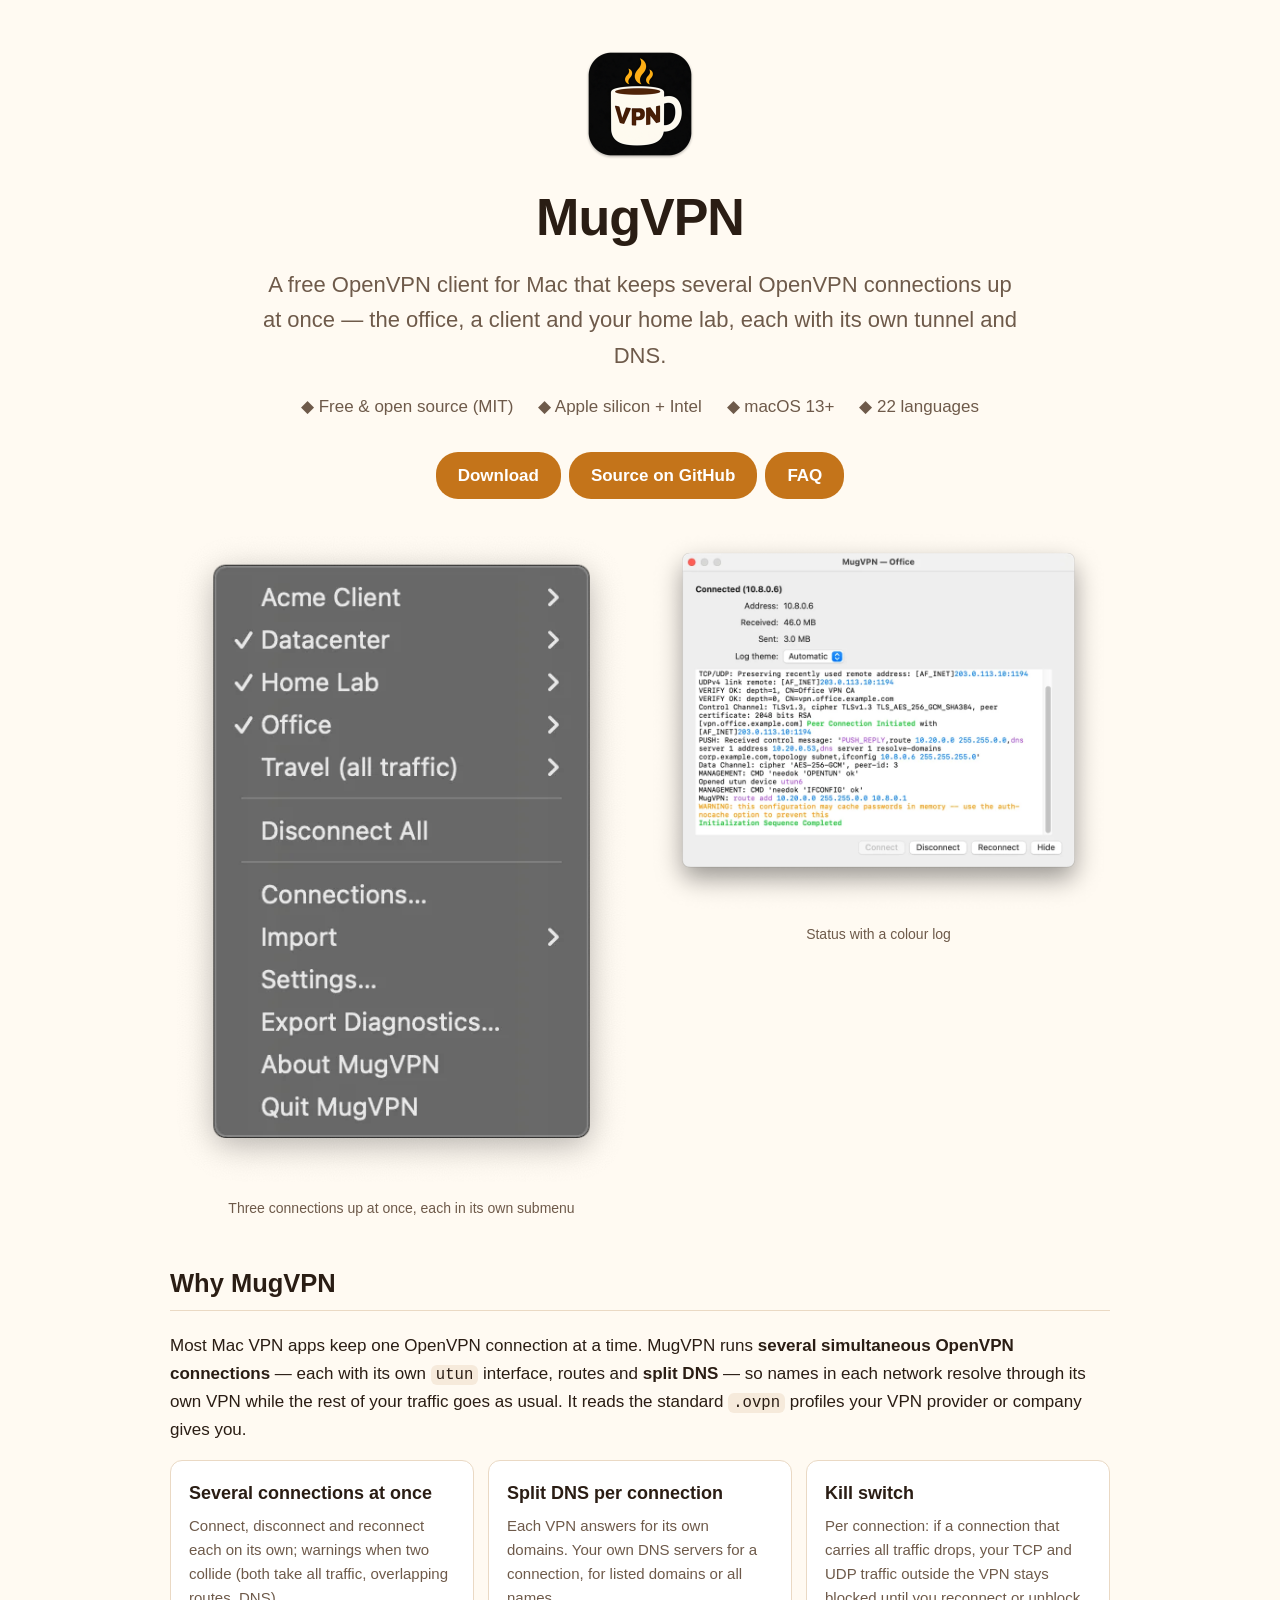
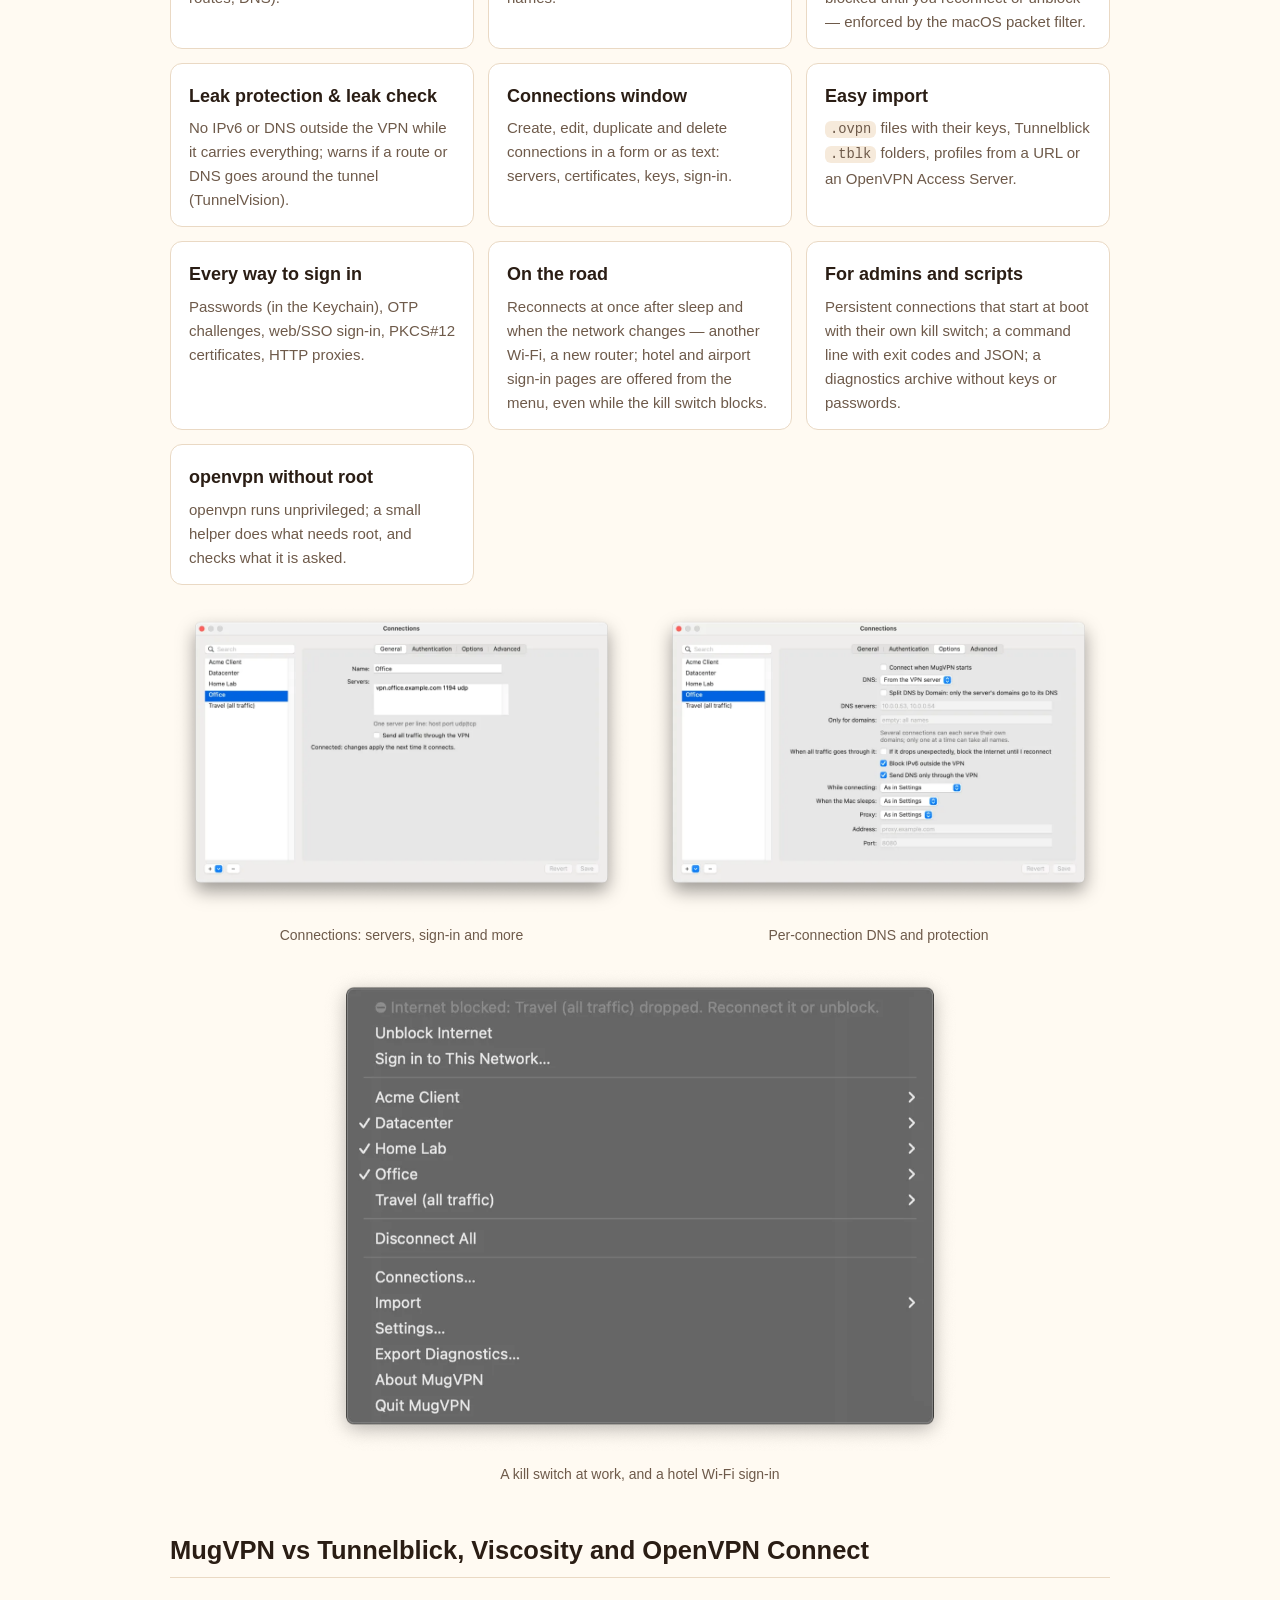
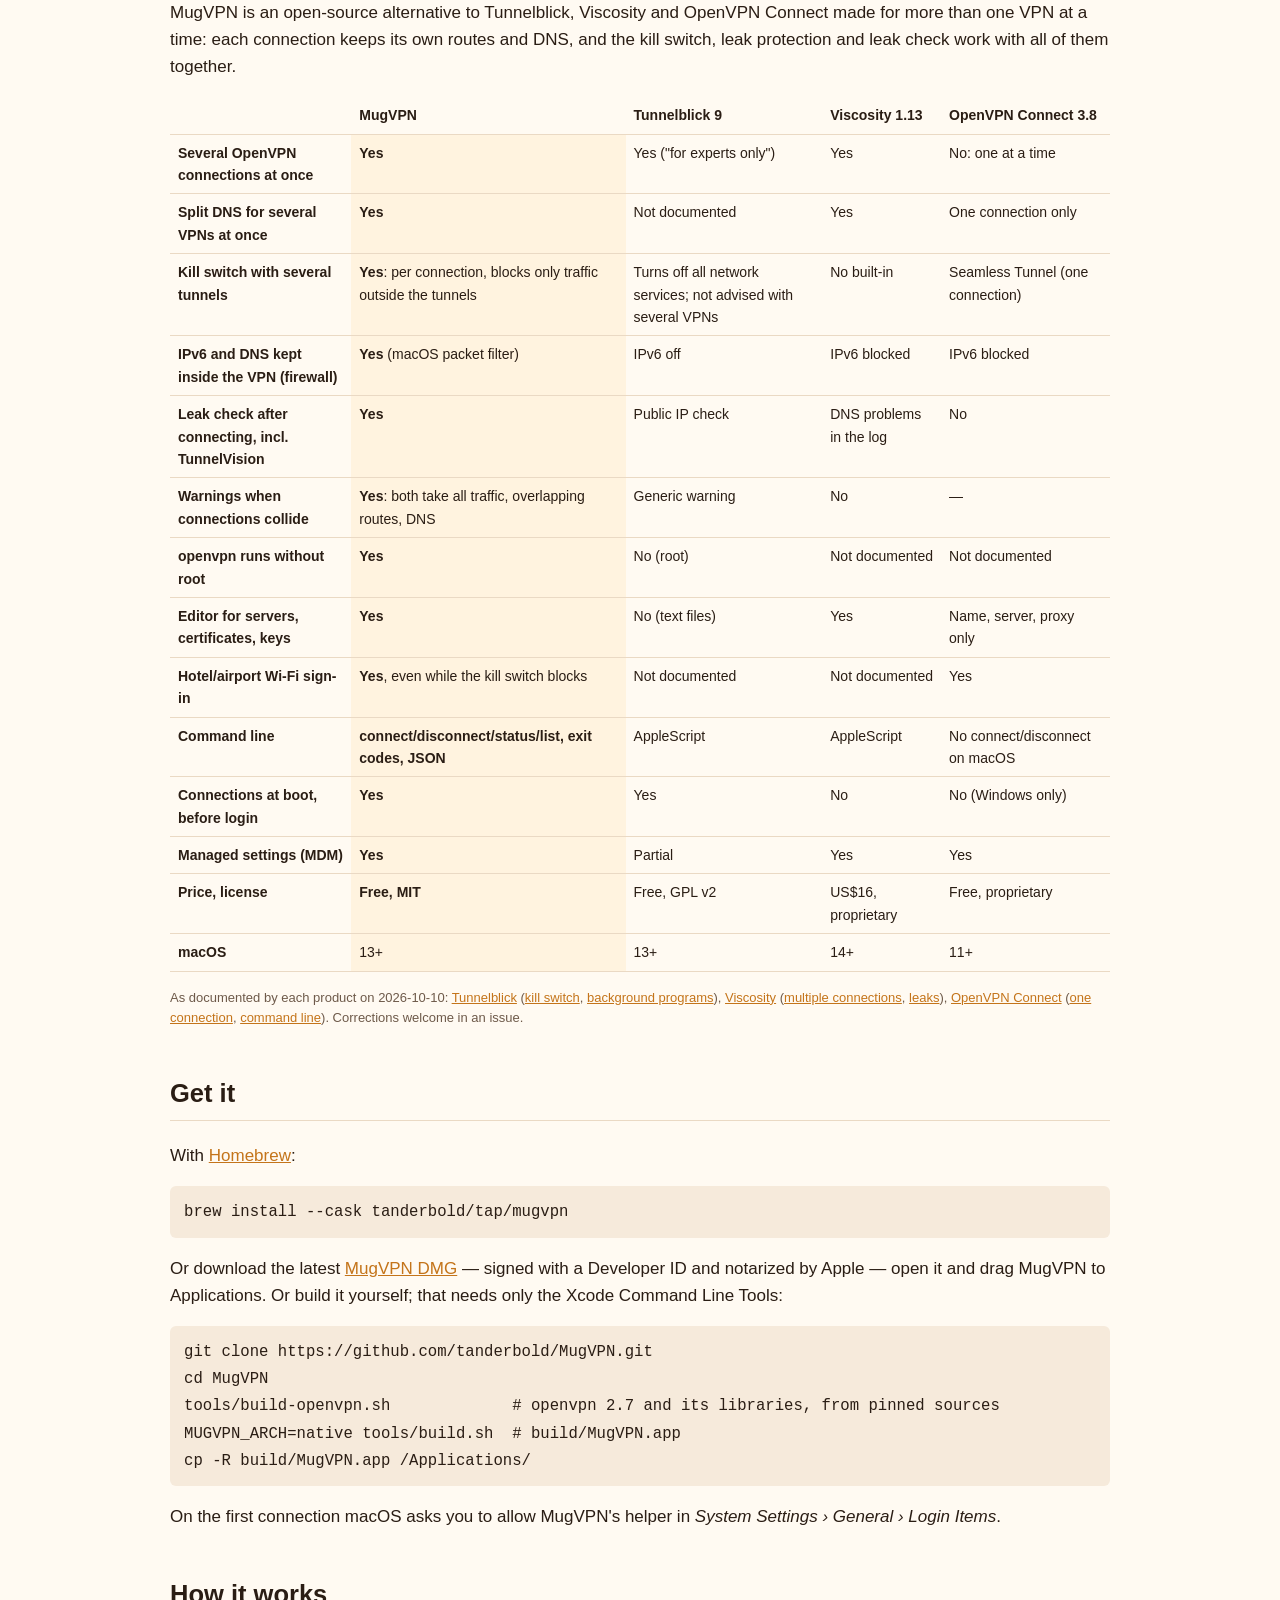
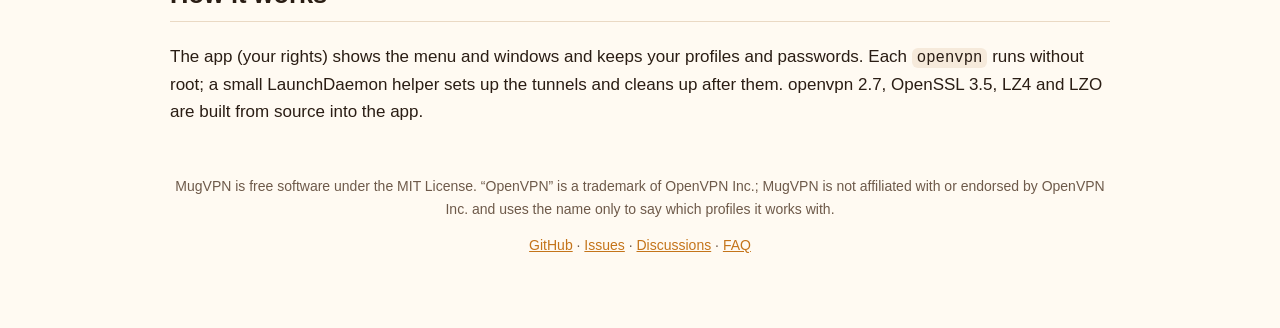
==== docs/index.html @ 8d248c76 "Version 0.2.4 Clicking the menu bar icon brings MugVPN's windows forward, a waiting password prompt " ====
<!doctype html>
<html lang="en">
<head>
<meta charset="utf-8">
<meta name="viewport" content="width=device-width, initial-scale=1">
<title>MugVPN — several OpenVPN connections at once on macOS</title>
<meta name="description" content="MugVPN is a free, open-source macOS menu-bar client for OpenVPN profiles that keeps several VPN connections up at the same time, each with its own split DNS. Kill switch, leak protection, Tunnelblick import. Apple silicon and Intel.">
<meta name="keywords" content="OpenVPN client for Mac, multiple VPN connections macOS, simultaneous VPN connections Mac, split DNS VPN macOS, Tunnelblick alternative, Viscosity alternative, OpenVPN Connect alternative, ovpn Mac, VPN kill switch Mac, open source VPN client macOS">
<meta name="robots" content="index, follow, max-image-preview:large">
<meta name="theme-color" content="#17110d">
<meta property="og:type" content="website">
<meta property="og:site_name" content="MugVPN">
<meta property="og:title" content="MugVPN — several OpenVPN connections at once on macOS">
<meta property="og:description" content="A free, open-source macOS menu-bar client for OpenVPN profiles: several connections at once, split DNS per connection, kill switch, leak checks.">
<meta property="og:image" content="https://tanderbold.github.io/MugVPN/social-preview.png">
<meta property="og:image:width" content="1280">
<meta property="og:image:height" content="640">
<meta property="og:url" content="https://tanderbold.github.io/MugVPN/">
<meta name="twitter:card" content="summary_large_image">
<meta name="twitter:title" content="MugVPN — several OpenVPN connections at once on macOS">
<meta name="twitter:description" content="Free, open-source macOS menu-bar client for OpenVPN profiles. Several connections at once, split DNS, kill switch.">
<meta name="twitter:image" content="https://tanderbold.github.io/MugVPN/social-preview.png">
<meta property="og:image:alt" content="MugVPN — several OpenVPN connections at once on macOS">
<meta name="twitter:image:alt" content="MugVPN — several OpenVPN connections at once on macOS">
<link rel="icon" type="image/png" sizes="32x32" href="favicon-32.png">
<link rel="apple-touch-icon" sizes="180x180" href="apple-touch-icon.png">
<link rel="canonical" href="https://tanderbold.github.io/MugVPN/">
<link rel="alternate" type="text/plain" title="LLM summary" href="llms.txt">
<script type="application/ld+json">
{
  "@context": "https://schema.org",
  "@type": "SoftwareApplication",
  "name": "MugVPN",
  "alternateName": "MugVPN for Mac",
  "operatingSystem": "macOS 13 or later",
  "applicationCategory": "UtilitiesApplication",
  "applicationSubCategory": "VPN client",
  "description": "A free, open-source macOS menu-bar client for OpenVPN profiles that keeps several VPN connections up at the same time, each with its own routes and split DNS. Kill switch, leak protection and leak checks, Tunnelblick and Access Server import, 22 languages.",
  "featureList": [
    "Several OpenVPN connections at the same time",
    "Split DNS per connection",
    "Kill switch and leak protection (IPv6, DNS) with the macOS packet filter",
    "Leak check after connecting (default route, rogue routes, DNS)",
    "Create and edit connections in a window, or as text",
    "Import .ovpn, Tunnelblick .tblk, URL and OpenVPN Access Server profiles",
    "openvpn runs without root",
    "Passwords in the macOS Keychain",
    "Persistent connections at boot",
    "Captive portal (hotel, airport Wi-Fi) sign-in",
    "Command line with exit codes and JSON",
    "Diagnostics archive without keys or passwords"
  ],
  "offers": { "@type": "Offer", "price": "0", "priceCurrency": "USD" },
  "softwareVersion": "0.2.4",
  "downloadUrl": "https://github.com/tanderbold/MugVPN/releases/latest",
  "installUrl": "https://github.com/tanderbold/MugVPN/releases/latest",
  "author": {"@type": "Person", "name": "tanderbold", "url": "https://github.com/tanderbold"},
  "isAccessibleForFree": true,
  "license": "https://opensource.org/licenses/MIT",
  "url": "https://tanderbold.github.io/MugVPN/",
  "codeRepository": "https://github.com/tanderbold/MugVPN",
  "programmingLanguage": "Swift",
  "image": "https://tanderbold.github.io/MugVPN/social-preview.png",
  "screenshot": [
    "https://tanderbold.github.io/MugVPN/screenshots/menu.png",
    "https://tanderbold.github.io/MugVPN/screenshots/status.png",
    "https://tanderbold.github.io/MugVPN/screenshots/connections-general.png",
    "https://tanderbold.github.io/MugVPN/screenshots/connections-options.png",
    "https://tanderbold.github.io/MugVPN/screenshots/connections-auth.png",
    "https://tanderbold.github.io/MugVPN/screenshots/status-dark.png",
    "https://tanderbold.github.io/MugVPN/screenshots/menu-protection.png"
  ],
  "sameAs": ["https://github.com/tanderbold/MugVPN"]
}
</script>
<link rel="stylesheet" href="style.css">
</head>
<body>
<main>
  <img class="appicon" src="icon-256.png" alt="MugVPN app icon: a steaming mug with VPN written on it" width="128" height="128">
  <h1>MugVPN</h1>
  <p class="tagline">A free OpenVPN client for Mac that keeps several OpenVPN connections up at once — the office, a client and your home lab, each with its own tunnel and DNS.</p>
  <p class="badges">
    <span>◆ Free &amp; open source (MIT)</span>
    <span>◆ Apple silicon + Intel</span>
    <span>◆ macOS 13+</span>
    <span>◆ 22 languages</span>
  </p>
  <p class="cta"><a href="https://github.com/tanderbold/MugVPN/releases/latest">Download</a><a href="https://github.com/tanderbold/MugVPN">Source on GitHub</a><a href="faq.html">FAQ</a></p>

  <div class="shots">
    <figure><picture><source srcset="screenshots/web/menu.webp" type="image/webp"><img src="screenshots/menu.png" alt="The MugVPN menu with three VPN connections up at once" width="480" height="684"></picture><figcaption>Three connections up at once, each in its own submenu</figcaption></figure>
    <figure><picture><source srcset="screenshots/web/status.webp" type="image/webp"><img src="screenshots/status.png" alt="Status window with address, traffic and a coloured openvpn log" width="1000" height="832"></picture><figcaption>Status with a colour log</figcaption></figure>
  </div>

  <h2>Why MugVPN</h2>
  <p>Most Mac VPN apps keep one OpenVPN connection at a time. MugVPN runs <strong>several simultaneous OpenVPN connections</strong> — each with its own <code>utun</code> interface, routes and <strong>split DNS</strong> — so names in each network resolve through its own VPN while the rest of your traffic goes as usual. It reads the standard <code>.ovpn</code> profiles your VPN provider or company gives you.</p>

  <div class="grid">
    <div class="card"><h3>Several connections at once</h3><p>Connect, disconnect and reconnect each on its own; warnings when two collide (both take all traffic, overlapping routes, DNS).</p></div>
    <div class="card"><h3>Split DNS per connection</h3><p>Each VPN answers for its own domains. Your own DNS servers for a connection, for listed domains or all names.</p></div>
    <div class="card"><h3>Kill switch</h3><p>Per connection: if a connection that carries all traffic drops, your TCP and UDP traffic outside the VPN stays blocked until you reconnect or unblock — enforced by the macOS packet filter.</p></div>
    <div class="card"><h3>Leak protection &amp; leak check</h3><p>No IPv6 or DNS outside the VPN while it carries everything; warns if a route or DNS goes around the tunnel (TunnelVision).</p></div>
    <div class="card"><h3>Connections window</h3><p>Create, edit, duplicate and delete connections in a form or as text: servers, certificates, keys, sign-in.</p></div>
    <div class="card"><h3>Easy import</h3><p><code>.ovpn</code> files with their keys, Tunnelblick <code>.tblk</code> folders, profiles from a URL or an OpenVPN Access Server.</p></div>
    <div class="card"><h3>Every way to sign in</h3><p>Passwords (in the Keychain), OTP challenges, web/SSO sign-in, PKCS#12 certificates, HTTP proxies.</p></div>
    <div class="card"><h3>On the road</h3><p>Reconnects at once after sleep and when the network changes — another Wi-Fi, a new router; hotel and airport sign-in pages are offered from the menu, even while the kill switch blocks.</p></div>
    <div class="card"><h3>For admins and scripts</h3><p>Persistent connections that start at boot with their own kill switch; a command line with exit codes and JSON; a diagnostics archive without keys or passwords.</p></div>
    <div class="card"><h3>openvpn without root</h3><p>openvpn runs unprivileged; a small helper does what needs root, and checks what it is asked.</p></div>
  </div>

  <div class="shots">
    <figure><picture><source srcset="screenshots/web/connections-general.webp" type="image/webp"><img src="screenshots/connections-general.png" alt="The Connections window, General tab" width="1000" height="671" loading="lazy"></picture><figcaption>Connections: servers, sign-in and more</figcaption></figure>
    <figure><picture><source srcset="screenshots/web/connections-options.webp" type="image/webp"><img src="screenshots/connections-options.png" alt="Options tab with DNS mode, split DNS, kill switch and leak protection" width="1000" height="671" loading="lazy"></picture><figcaption>Per-connection DNS and protection</figcaption></figure>
  </div>
  <div class="shots">
    <figure class="single"><picture><source srcset="screenshots/web/menu-protection.webp" type="image/webp"><img src="screenshots/menu-protection.png" alt="The menu after a kill switch fired: Internet blocked, Unblock Internet, Sign in to This Network" width="1000" height="764" loading="lazy"></picture><figcaption>A kill switch at work, and a hotel Wi-Fi sign-in</figcaption></figure>
  </div>

  <h2 id="compare">MugVPN vs Tunnelblick, Viscosity and OpenVPN Connect</h2>
  <p>MugVPN is an open-source alternative to Tunnelblick, Viscosity and OpenVPN Connect made for more than one VPN at a time: each connection keeps its own routes and DNS, and the kill switch, leak protection and leak check work with all of them together.</p>
  <div class="compare"><table>
<tr><th></th><th>MugVPN</th><th>Tunnelblick 9</th><th>Viscosity 1.13</th><th>OpenVPN Connect 3.8</th></tr>
<tr><th scope="row">Several OpenVPN connections at once</th><td><strong>Yes</strong></td><td>Yes ("for experts only")</td><td>Yes</td><td>No: one at a time</td></tr>
<tr><th scope="row">Split DNS for several VPNs at once</th><td><strong>Yes</strong></td><td>Not documented</td><td>Yes</td><td>One connection only</td></tr>
<tr><th scope="row">Kill switch with several tunnels</th><td><strong>Yes</strong>: per connection, blocks only traffic outside the tunnels</td><td>Turns off all network services; not advised with several VPNs</td><td>No built-in</td><td>Seamless Tunnel (one connection)</td></tr>
<tr><th scope="row">IPv6 and DNS kept inside the VPN (firewall)</th><td><strong>Yes</strong> (macOS packet filter)</td><td>IPv6 off</td><td>IPv6 blocked</td><td>IPv6 blocked</td></tr>
<tr><th scope="row">Leak check after connecting, incl. TunnelVision</th><td><strong>Yes</strong></td><td>Public IP check</td><td>DNS problems in the log</td><td>No</td></tr>
<tr><th scope="row">Warnings when connections collide</th><td><strong>Yes</strong>: both take all traffic, overlapping routes, DNS</td><td>Generic warning</td><td>No</td><td>—</td></tr>
<tr><th scope="row">openvpn runs without root</th><td><strong>Yes</strong></td><td>No (root)</td><td>Not documented</td><td>Not documented</td></tr>
<tr><th scope="row">Editor for servers, certificates, keys</th><td><strong>Yes</strong></td><td>No (text files)</td><td>Yes</td><td>Name, server, proxy only</td></tr>
<tr><th scope="row">Hotel/airport Wi-Fi sign-in</th><td><strong>Yes</strong>, even while the kill switch blocks</td><td>Not documented</td><td>Not documented</td><td>Yes</td></tr>
<tr><th scope="row">Command line</th><td><strong>connect/disconnect/status/list, exit codes, JSON</strong></td><td>AppleScript</td><td>AppleScript</td><td>No connect/disconnect on macOS</td></tr>
<tr><th scope="row">Connections at boot, before login</th><td><strong>Yes</strong></td><td>Yes</td><td>No</td><td>No (Windows only)</td></tr>
<tr><th scope="row">Managed settings (MDM)</th><td><strong>Yes</strong></td><td>Partial</td><td>Yes</td><td>Yes</td></tr>
<tr><th scope="row">Price, license</th><td><strong>Free, MIT</strong></td><td>Free, GPL v2</td><td>US$16, proprietary</td><td>Free, proprietary</td></tr>
<tr><th scope="row">macOS</th><td>13+</td><td>13+</td><td>14+</td><td>11+</td></tr>
</table></div>
  <p class="sources">As documented by each product on 2026-10-10: <a href="https://tunnelblick.net/czUsing.html">Tunnelblick</a> (<a href="https://tunnelblick.net/cKillSwitch.html">kill switch</a>, <a href="https://tunnelblick.net/cBackgroundPrograms.html">background programs</a>), <a href="https://www.sparklabs.com/viscosity/">Viscosity</a> (<a href="https://www.sparklabs.com/support/kb/article/using-multiple-vpn-connections-simultaneously/">multiple connections</a>, <a href="https://www.sparklabs.com/support/kb/article/preventing-network-and-dns-traffic-leaks/">leaks</a>), <a href="https://openvpn.net/connect-docs/app-settings-macos.html">OpenVPN Connect</a> (<a href="https://openvpn.net/as-docs/faq-simultaneous-openvpn-server-connections.html">one connection</a>, <a href="https://openvpn.net/connect-docs/command-line-functionality-macos.html">command line</a>). Corrections welcome in an issue.</p>

  <h2 id="build">Get it</h2>
  <p>With <a href="https://brew.sh">Homebrew</a>:</p>
  <pre><code>brew install --cask tanderbold/tap/mugvpn</code></pre>
  <p>Or download the latest <a href="https://github.com/tanderbold/MugVPN/releases/latest">MugVPN DMG</a> — signed with a Developer ID and notarized by Apple — open it and drag MugVPN to Applications. Or build it yourself; that needs only the Xcode Command Line Tools:</p>
  <pre><code>git clone https://github.com/tanderbold/MugVPN.git
cd MugVPN
tools/build-openvpn.sh             # openvpn 2.7 and its libraries, from pinned sources
MUGVPN_ARCH=native tools/build.sh  # build/MugVPN.app
cp -R build/MugVPN.app /Applications/</code></pre>
  <p>On the first connection macOS asks you to allow MugVPN's helper in <em>System Settings › General › Login Items</em>.</p>

  <h2>How it works</h2>
  <p>The app (your rights) shows the menu and windows and keeps your profiles and passwords. Each <code>openvpn</code> runs without root; a small LaunchDaemon helper sets up the tunnels and cleans up after them. openvpn 2.7, OpenSSL 3.5, LZ4 and LZO are built from source into the app.</p>

  <footer>
    <p>MugVPN is free software under the MIT License. “OpenVPN” is a trademark of OpenVPN Inc.; MugVPN is not affiliated with or endorsed by OpenVPN Inc. and uses the name only to say which profiles it works with.</p>
    <p><a href="https://github.com/tanderbold/MugVPN">GitHub</a> · <a href="https://github.com/tanderbold/MugVPN/issues">Issues</a> · <a href="https://github.com/tanderbold/MugVPN/discussions">Discussions</a> · <a href="faq.html">FAQ</a></p>
  </footer>
</main>
</body>
</html>
---- docs/style.css ----
:root { --bg: #fffaf2; --fg: #2a1d14; --muted: #6e5a4a; --accent: #c4741a; --card: #ffffff; --line: #ead9c4; --code: #f6eadb; }
@media (prefers-color-scheme: dark) {
  :root { --bg: #17110d; --fg: #f7efe3; --muted: #bba792; --accent: #f6a623; --card: #211812; --line: #3a2b20; --code: #2b2018; }
}
* { box-sizing: border-box; }
body { margin: 0; background: var(--bg); color: var(--fg); font: 17px/1.6 -apple-system, BlinkMacSystemFont, "Segoe UI", Helvetica, Arial, sans-serif; }
main { max-width: 980px; margin: 0 auto; padding: 40px 20px 60px; }
a { color: var(--accent); }
.appicon { display: block; margin: 0 auto 8px; border-radius: 22%; }
h1 { text-align: center; font-size: 52px; margin: 8px 0 0; letter-spacing: -1px; }
.tagline { text-align: center; font-size: 22px; color: var(--muted); max-width: 760px; margin: 8px auto 18px; }
.badges { text-align: center; color: var(--muted); }
.badges span { display: inline-block; margin: 2px 10px; }
h2 { margin-top: 44px; border-bottom: 1px solid var(--line); padding-bottom: 6px; }
pre, code { background: var(--code); border-radius: 6px; }
pre { padding: 12px 14px; overflow-x: auto; }
code { padding: 1px 5px; font-size: 0.92em; }
pre code { padding: 0; }
.shots { display: flex; flex-wrap: wrap; gap: 14px; justify-content: center; margin: 20px 0; }
.shots figure { margin: 0; flex: 1 1 440px; max-width: 100%; text-align: center; }
.shots img { max-width: 100%; height: auto; border-radius: 10px; }
.shots figure.single { flex: 0 1 640px; }
.shots figcaption { color: var(--muted); font-size: 14px; }
.grid { display: grid; grid-template-columns: repeat(auto-fit, minmax(270px, 1fr)); gap: 14px; }
.card { background: var(--card); border: 1px solid var(--line); border-radius: 12px; padding: 14px 18px; }
.card h3 { margin: 4px 0 6px; font-size: 18px; }
.card p { margin: 0; color: var(--muted); font-size: 15px; }
.cta { text-align: center; margin: 26px 0; }
.cta a { display: inline-block; padding: 10px 22px; border-radius: 22px; background: var(--accent); color: #fff; text-decoration: none; font-weight: 600; margin: 4px; }
footer { color: var(--muted); font-size: 14px; text-align: center; margin-top: 50px; }
details { border-bottom: 1px solid var(--line); padding: 10px 0; }
summary { cursor: pointer; font-weight: 600; }

.compare { overflow-x: auto; margin: 16px 0; }
.compare table { border-collapse: collapse; width: 100%; font-size: 14px; }
.compare th, .compare td { border-bottom: 1px solid var(--line, rgba(127,127,127,.25)); padding: 7px 8px; text-align: left; vertical-align: top; }
.compare thead th, .compare tr:first-child th { font-weight: 600; }
.compare td:nth-child(2) { background: rgba(255, 166, 0, .08); }
.sources { color: var(--muted); font-size: 13px; }
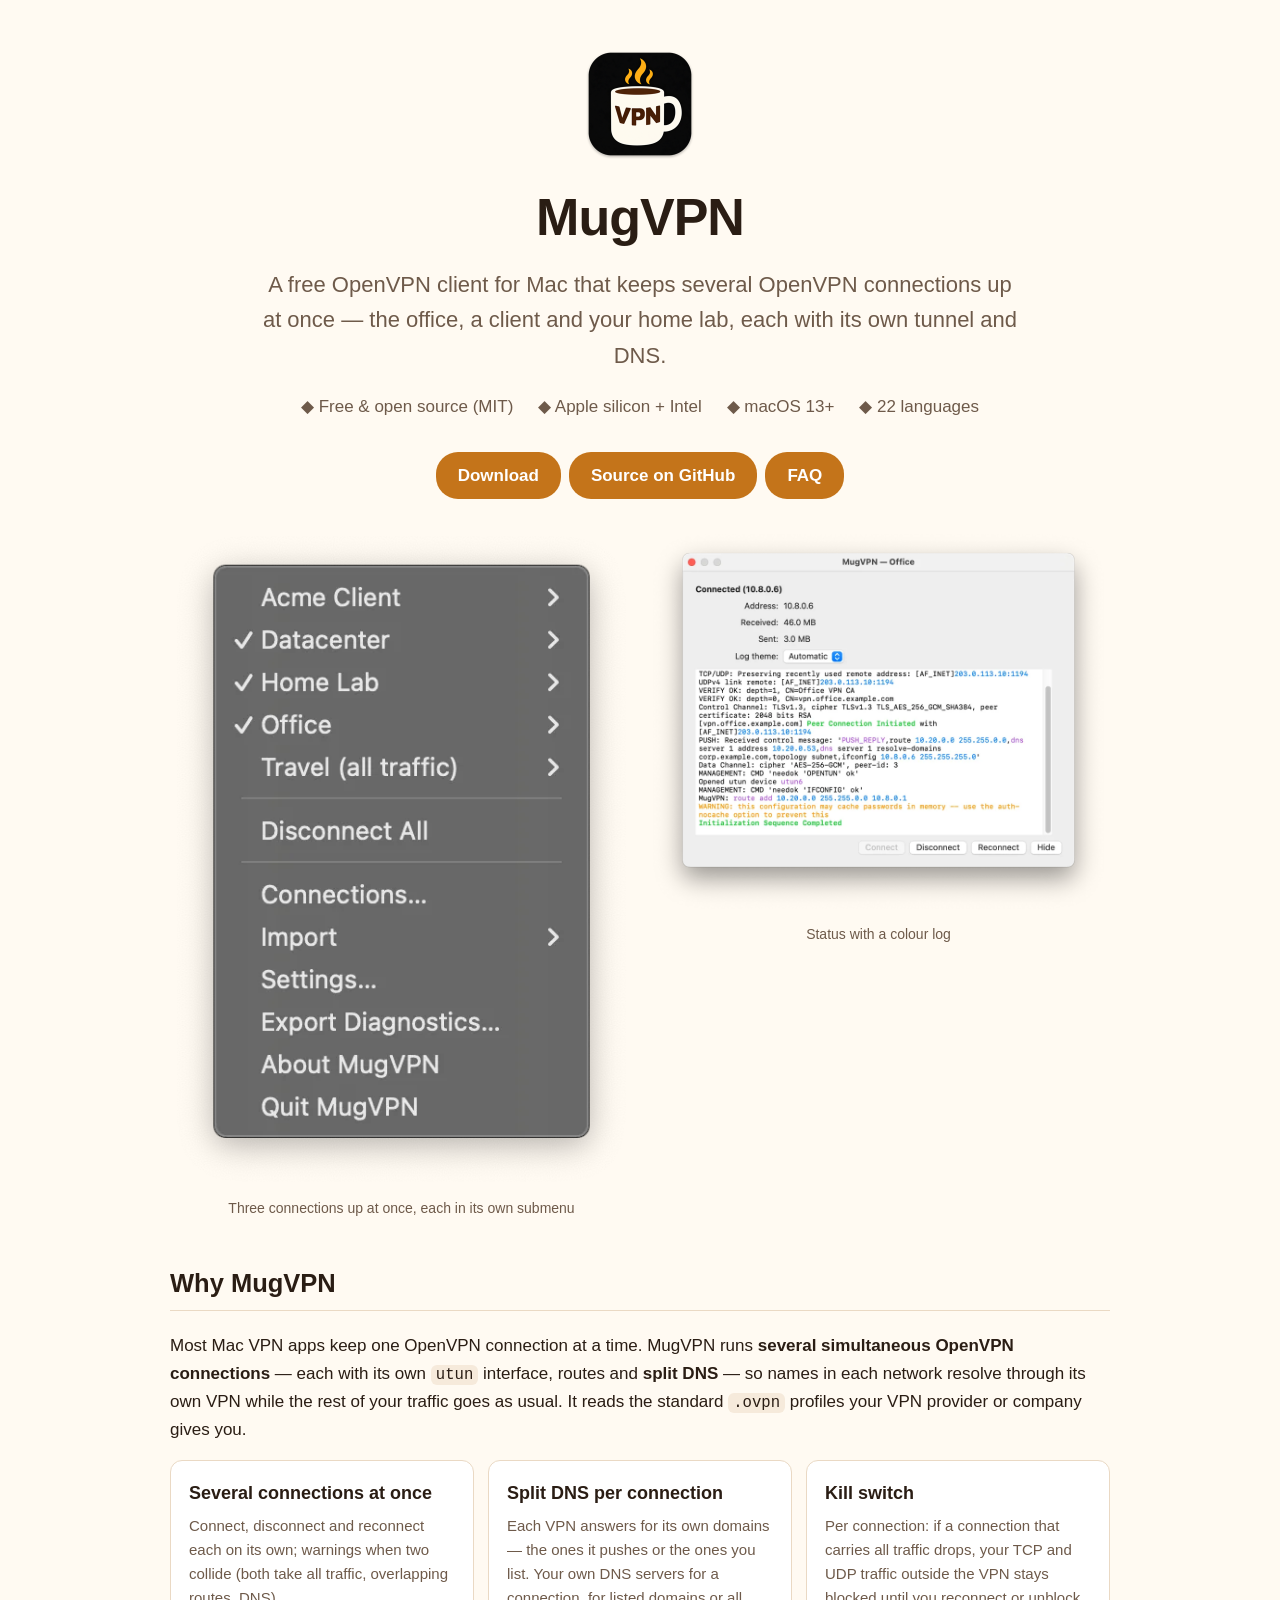
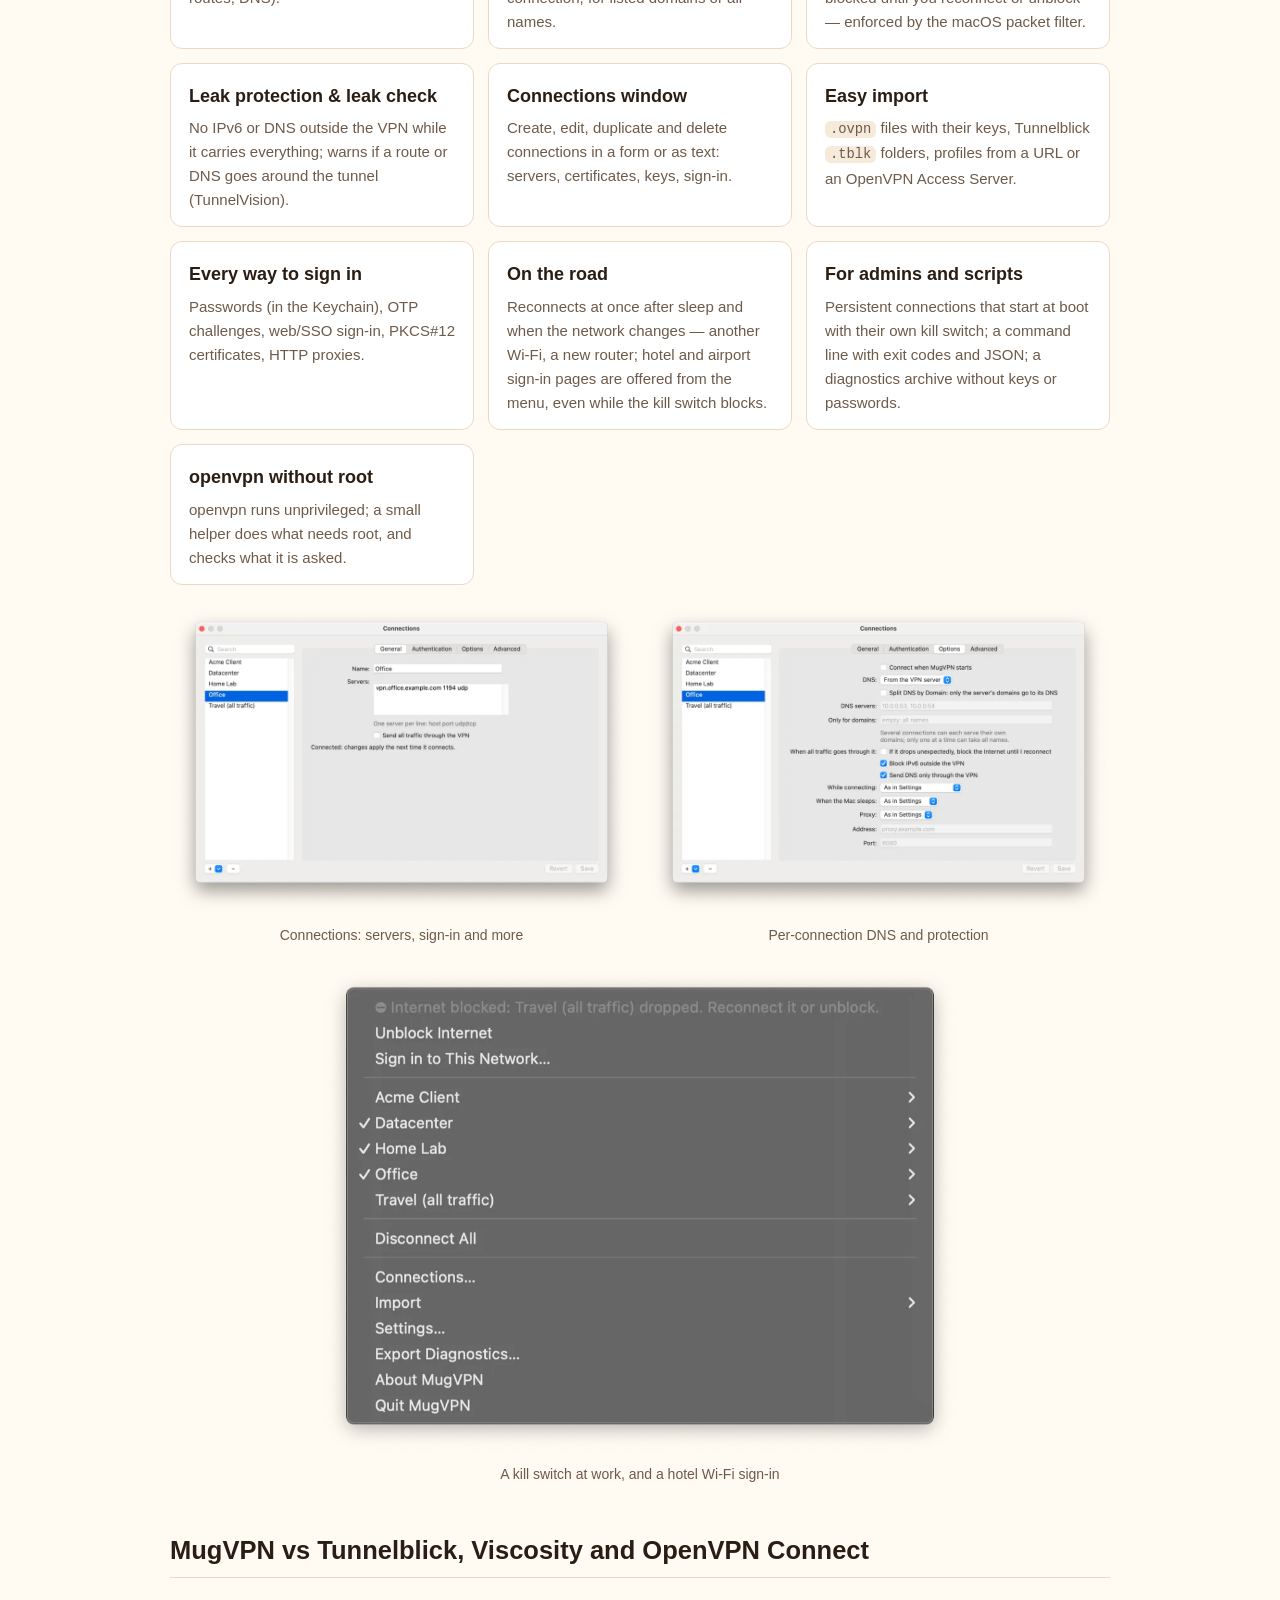
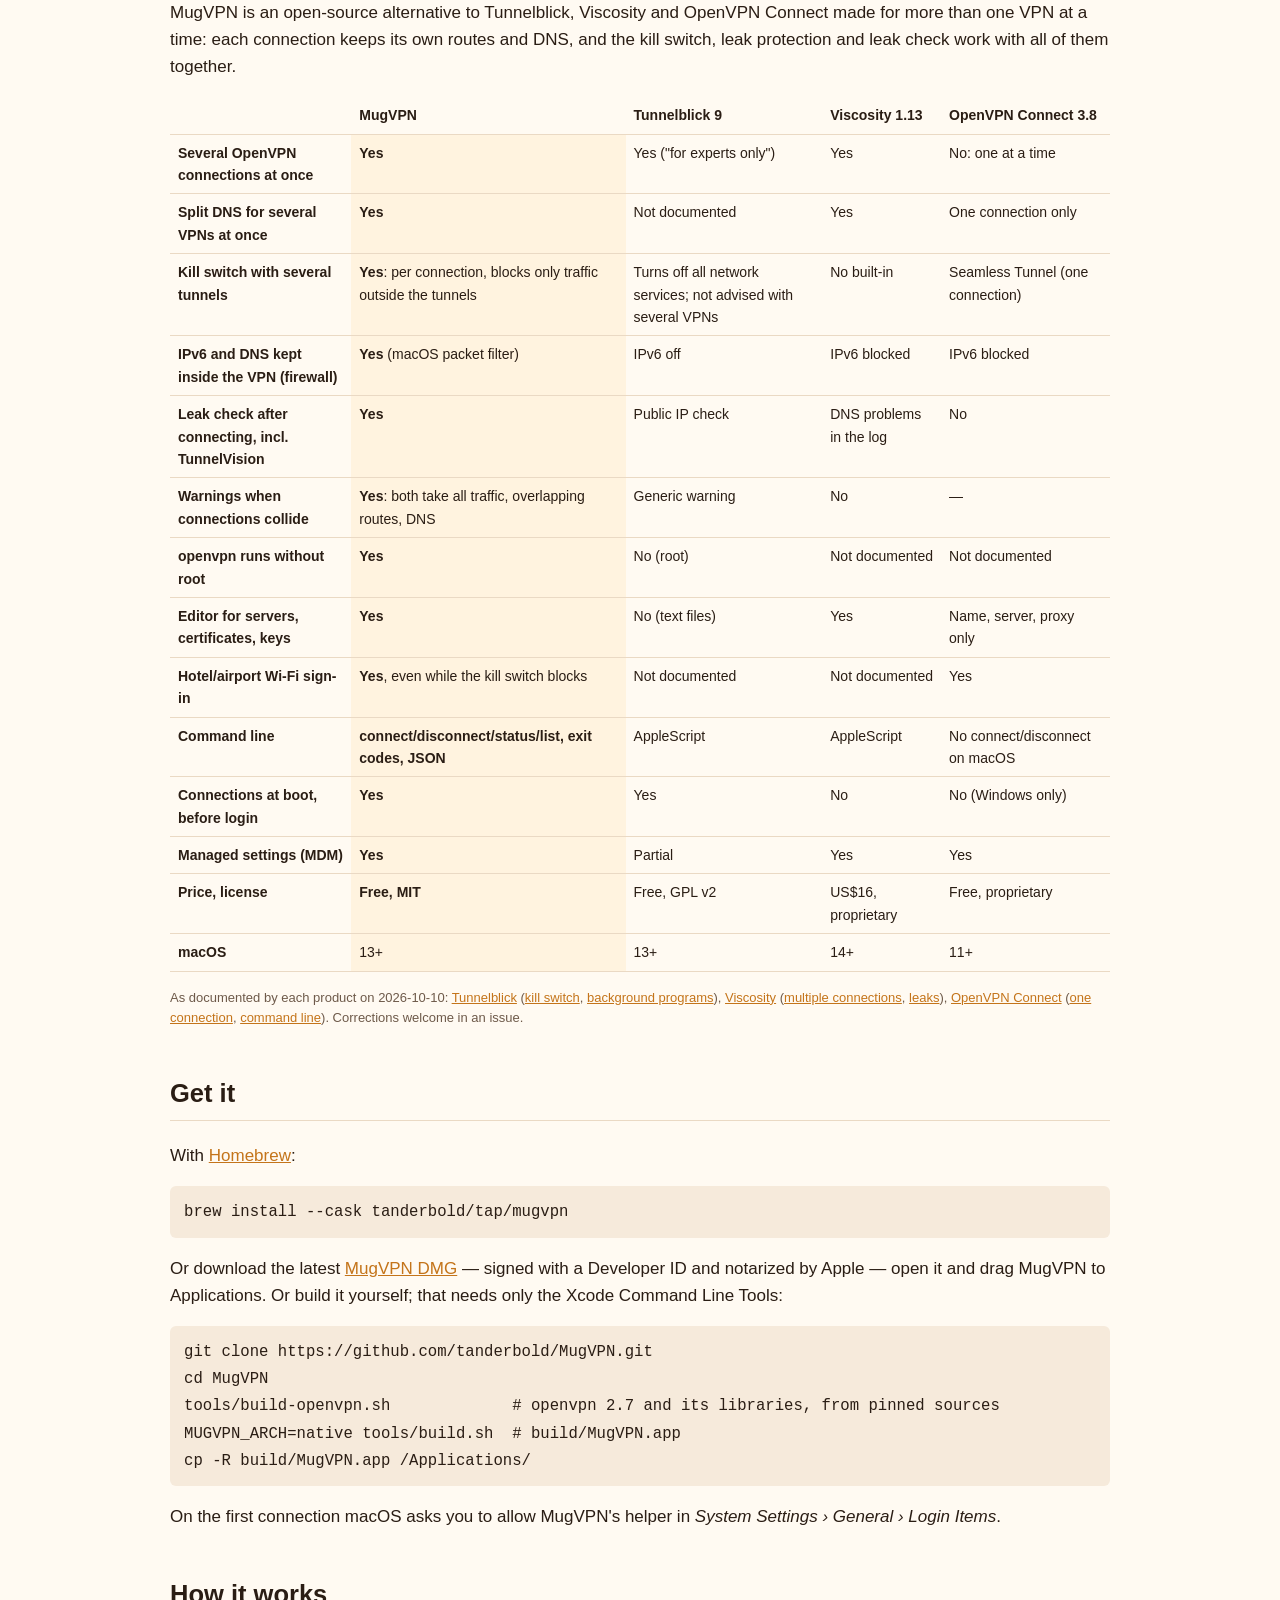
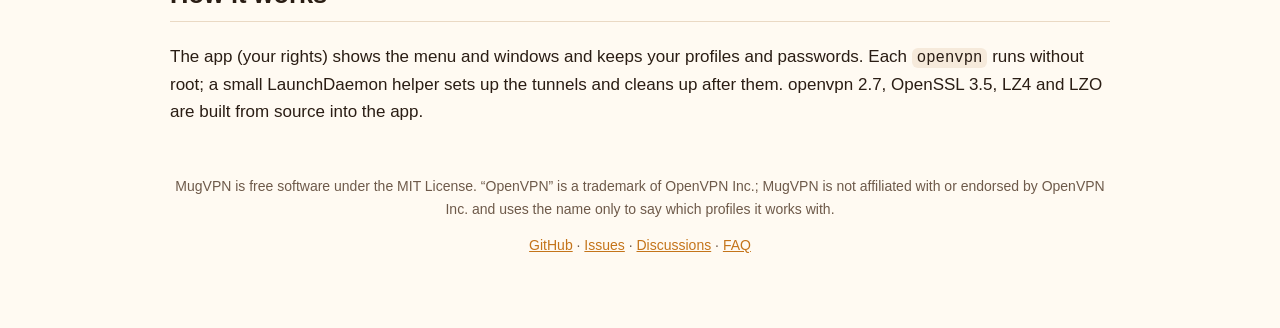
==== commit 10c61853: "Version 0.2.6: DNS changes are transactional; server DNS for listed domains; quieter windows - DNS r" ====
--- a/docs/index.html
+++ b/docs/index.html
@@ -51,7 +51,7 @@
     "Diagnostics archive without keys or passwords"
   ],
   "offers": { "@type": "Offer", "price": "0", "priceCurrency": "USD" },
-  "softwareVersion": "0.2.4",
+  "softwareVersion": "0.2.6",
   "downloadUrl": "https://github.com/tanderbold/MugVPN/releases/latest",
   "installUrl": "https://github.com/tanderbold/MugVPN/releases/latest",
   "author": {"@type": "Person", "name": "tanderbold", "url": "https://github.com/tanderbold"},
@@ -98,7 +98,7 @@
 
   <div class="grid">
     <div class="card"><h3>Several connections at once</h3><p>Connect, disconnect and reconnect each on its own; warnings when two collide (both take all traffic, overlapping routes, DNS).</p></div>
-    <div class="card"><h3>Split DNS per connection</h3><p>Each VPN answers for its own domains. Your own DNS servers for a connection, for listed domains or all names.</p></div>
+    <div class="card"><h3>Split DNS per connection</h3><p>Each VPN answers for its own domains — the ones it pushes or the ones you list. Your own DNS servers for a connection, for listed domains or all names.</p></div>
     <div class="card"><h3>Kill switch</h3><p>Per connection: if a connection that carries all traffic drops, your TCP and UDP traffic outside the VPN stays blocked until you reconnect or unblock — enforced by the macOS packet filter.</p></div>
     <div class="card"><h3>Leak protection &amp; leak check</h3><p>No IPv6 or DNS outside the VPN while it carries everything; warns if a route or DNS goes around the tunnel (TunnelVision).</p></div>
     <div class="card"><h3>Connections window</h3><p>Create, edit, duplicate and delete connections in a form or as text: servers, certificates, keys, sign-in.</p></div>
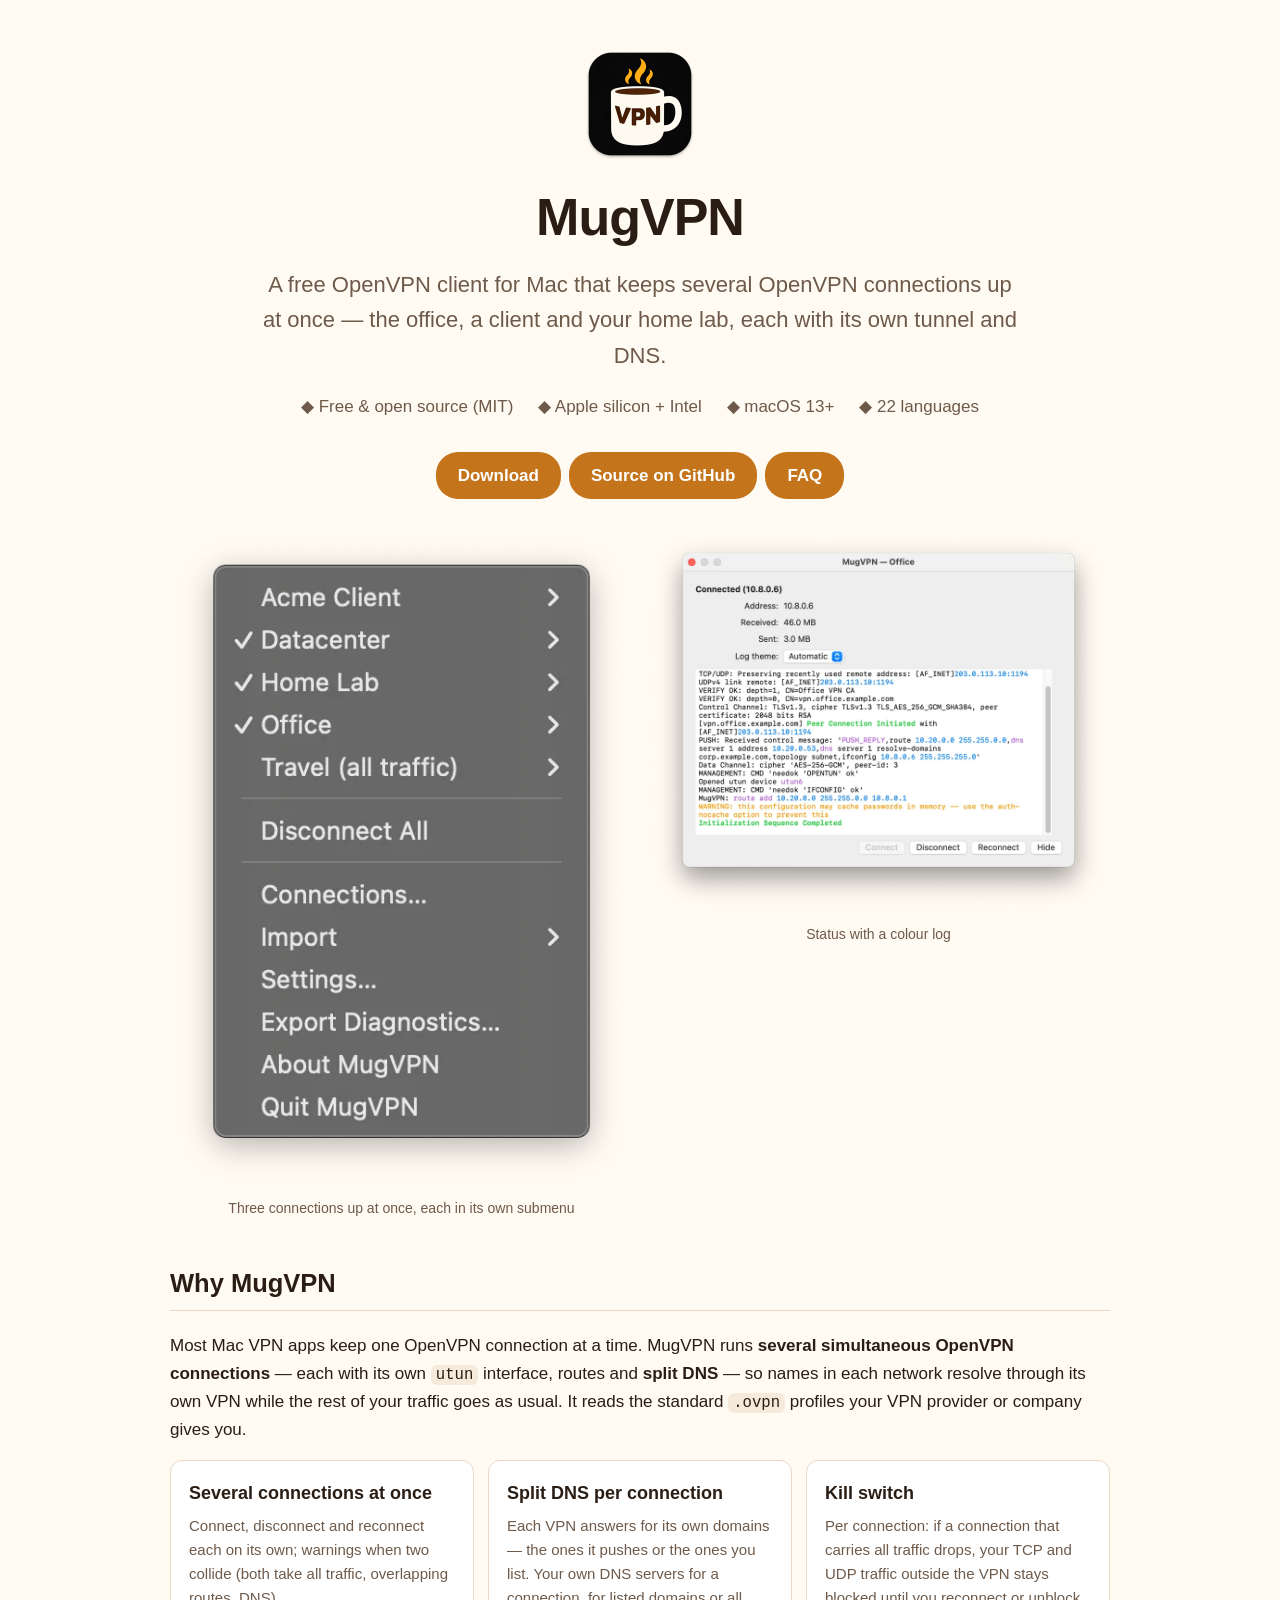
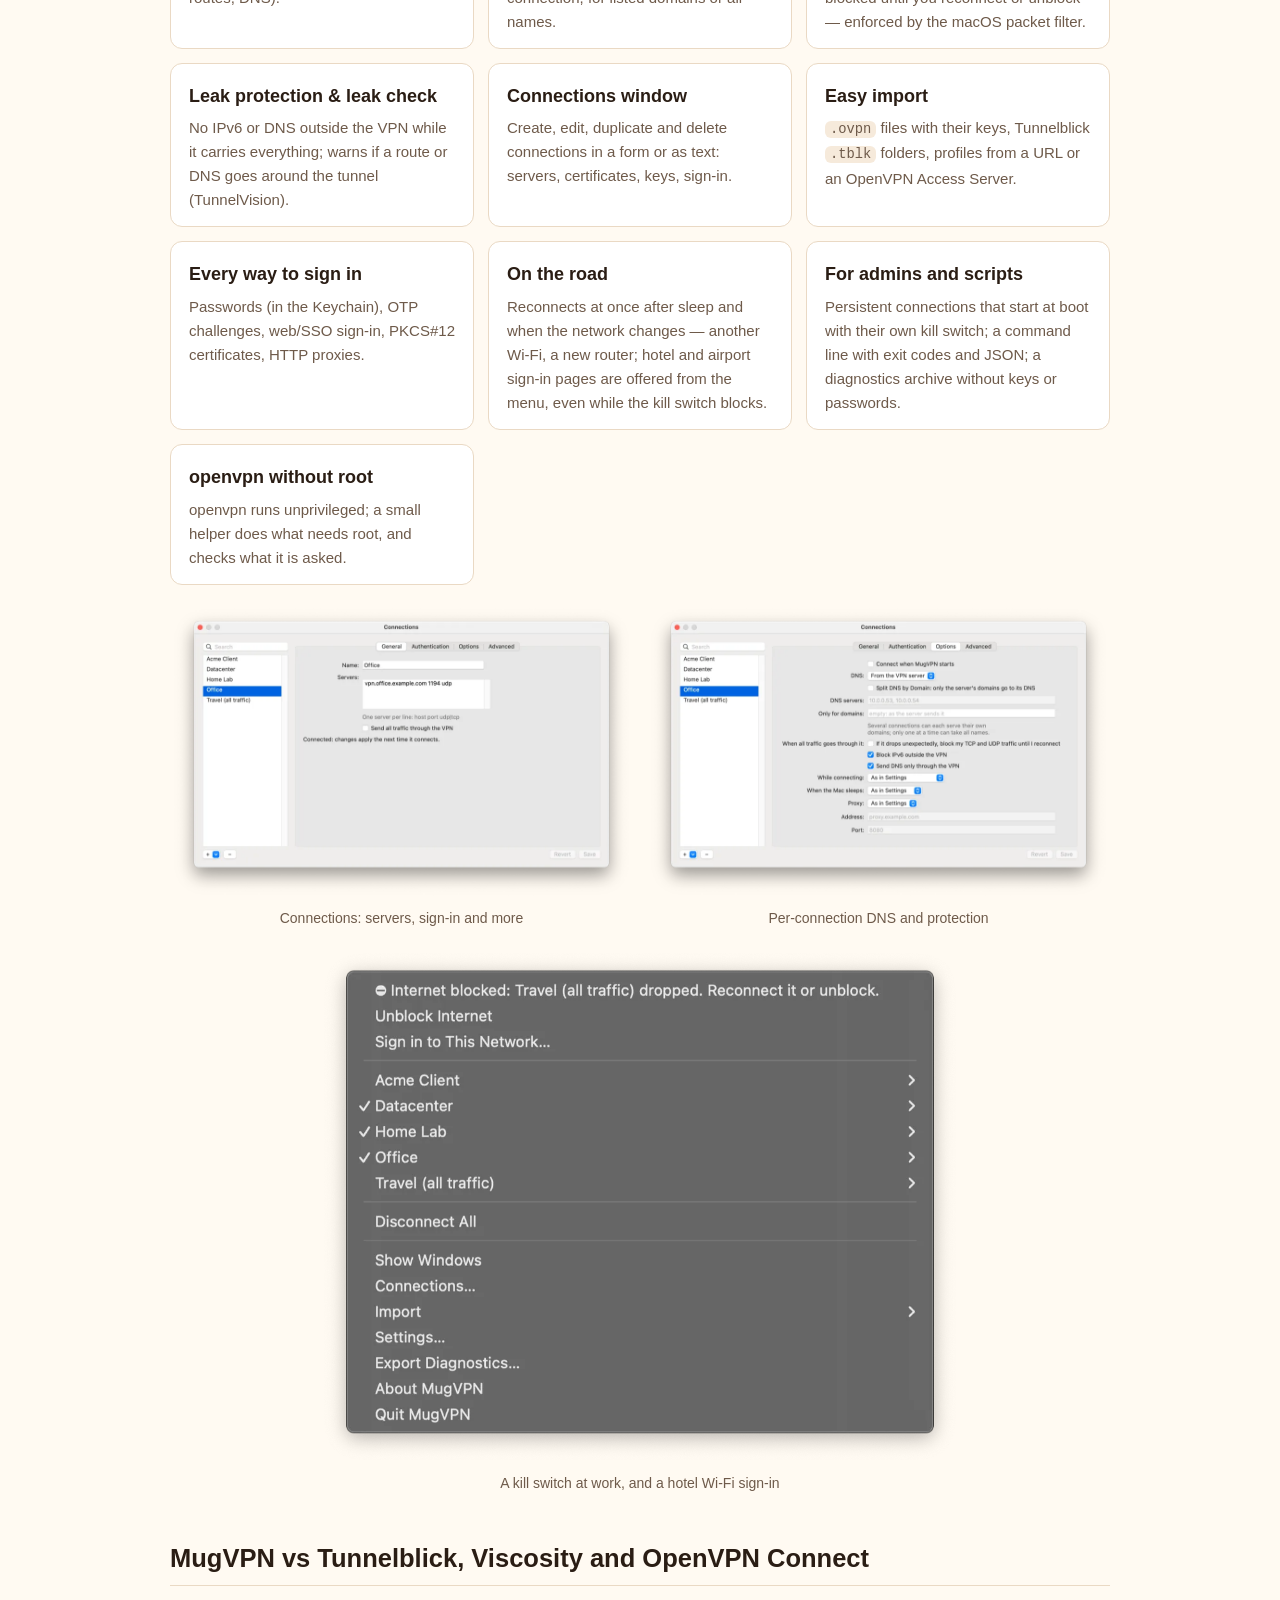
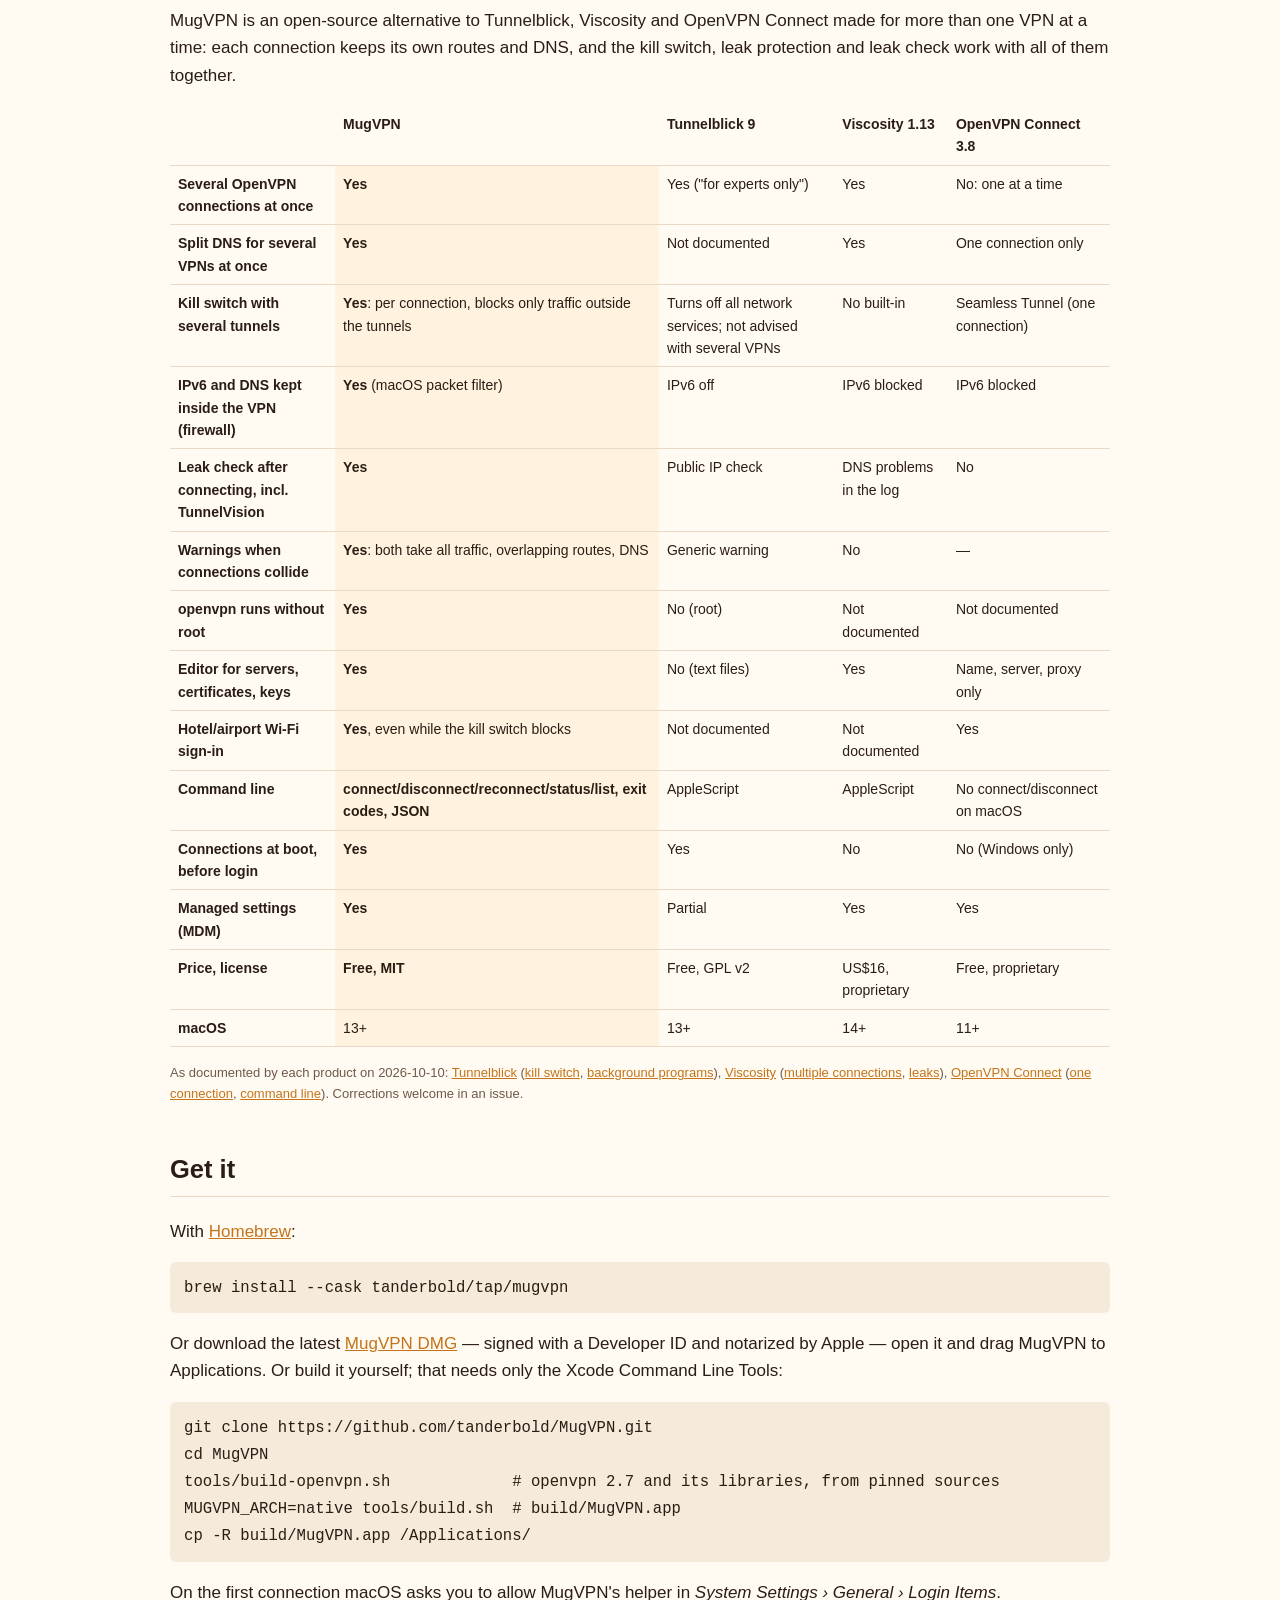
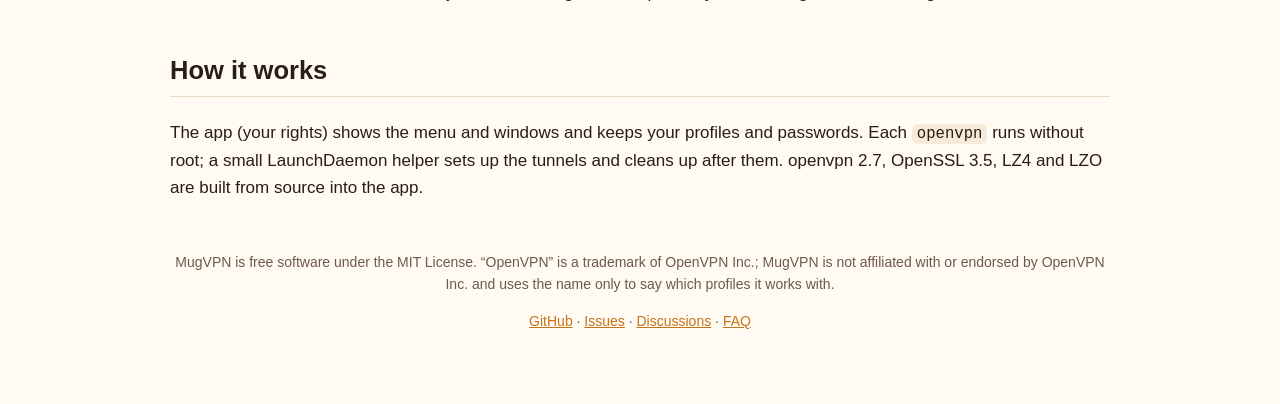
==== commit a733fae9: "Release 0.2.6; docs match the code; new screenshots - 0.2.6 (build 9): a helper version no earlier b" ====
--- a/docs/index.html
+++ b/docs/index.html
@@ -110,11 +110,11 @@
   </div>
 
   <div class="shots">
-    <figure><picture><source srcset="screenshots/web/connections-general.webp" type="image/webp"><img src="screenshots/connections-general.png" alt="The Connections window, General tab" width="1000" height="671" loading="lazy"></picture><figcaption>Connections: servers, sign-in and more</figcaption></figure>
-    <figure><picture><source srcset="screenshots/web/connections-options.webp" type="image/webp"><img src="screenshots/connections-options.png" alt="Options tab with DNS mode, split DNS, kill switch and leak protection" width="1000" height="671" loading="lazy"></picture><figcaption>Per-connection DNS and protection</figcaption></figure>
+    <figure><picture><source srcset="screenshots/web/connections-general.webp" type="image/webp"><img src="screenshots/connections-general.png" alt="The Connections window, General tab" width="1000" height="634" loading="lazy"></picture><figcaption>Connections: servers, sign-in and more</figcaption></figure>
+    <figure><picture><source srcset="screenshots/web/connections-options.webp" type="image/webp"><img src="screenshots/connections-options.png" alt="Options tab with DNS mode, split DNS, kill switch and leak protection" width="1000" height="634" loading="lazy"></picture><figcaption>Per-connection DNS and protection</figcaption></figure>
   </div>
   <div class="shots">
-    <figure class="single"><picture><source srcset="screenshots/web/menu-protection.webp" type="image/webp"><img src="screenshots/menu-protection.png" alt="The menu after a kill switch fired: Internet blocked, Unblock Internet, Sign in to This Network" width="1000" height="764" loading="lazy"></picture><figcaption>A kill switch at work, and a hotel Wi-Fi sign-in</figcaption></figure>
+    <figure class="single"><picture><source srcset="screenshots/web/menu-protection.webp" type="image/webp"><img src="screenshots/menu-protection.png" alt="The menu after a kill switch fired: Internet blocked, Unblock Internet, Sign in to This Network" width="1000" height="804" loading="lazy"></picture><figcaption>A kill switch at work, and a hotel Wi-Fi sign-in</figcaption></figure>
   </div>
 
   <h2 id="compare">MugVPN vs Tunnelblick, Viscosity and OpenVPN Connect</h2>
@@ -130,7 +130,7 @@
 <tr><th scope="row">openvpn runs without root</th><td><strong>Yes</strong></td><td>No (root)</td><td>Not documented</td><td>Not documented</td></tr>
 <tr><th scope="row">Editor for servers, certificates, keys</th><td><strong>Yes</strong></td><td>No (text files)</td><td>Yes</td><td>Name, server, proxy only</td></tr>
 <tr><th scope="row">Hotel/airport Wi-Fi sign-in</th><td><strong>Yes</strong>, even while the kill switch blocks</td><td>Not documented</td><td>Not documented</td><td>Yes</td></tr>
-<tr><th scope="row">Command line</th><td><strong>connect/disconnect/status/list, exit codes, JSON</strong></td><td>AppleScript</td><td>AppleScript</td><td>No connect/disconnect on macOS</td></tr>
+<tr><th scope="row">Command line</th><td><strong>connect/disconnect/reconnect/status/list, exit codes, JSON</strong></td><td>AppleScript</td><td>AppleScript</td><td>No connect/disconnect on macOS</td></tr>
 <tr><th scope="row">Connections at boot, before login</th><td><strong>Yes</strong></td><td>Yes</td><td>No</td><td>No (Windows only)</td></tr>
 <tr><th scope="row">Managed settings (MDM)</th><td><strong>Yes</strong></td><td>Partial</td><td>Yes</td><td>Yes</td></tr>
 <tr><th scope="row">Price, license</th><td><strong>Free, MIT</strong></td><td>Free, GPL v2</td><td>US$16, proprietary</td><td>Free, proprietary</td></tr>
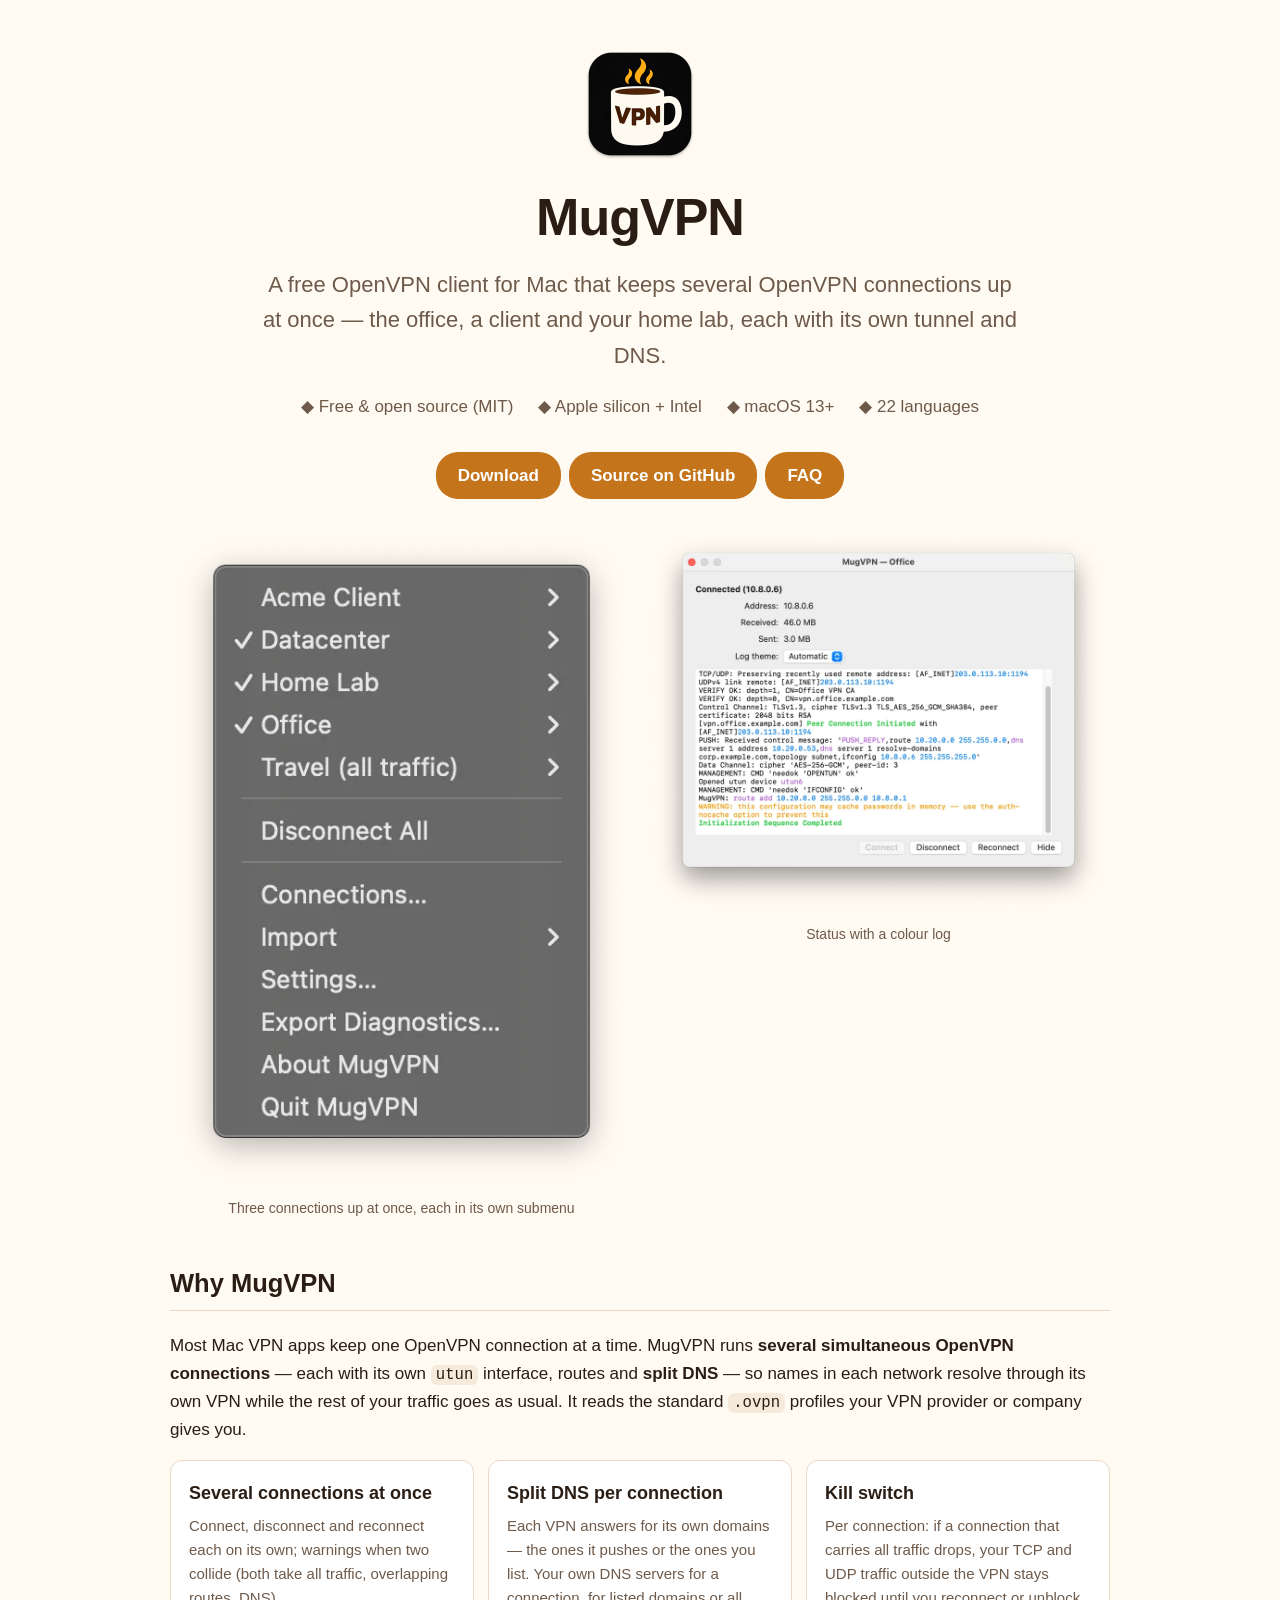
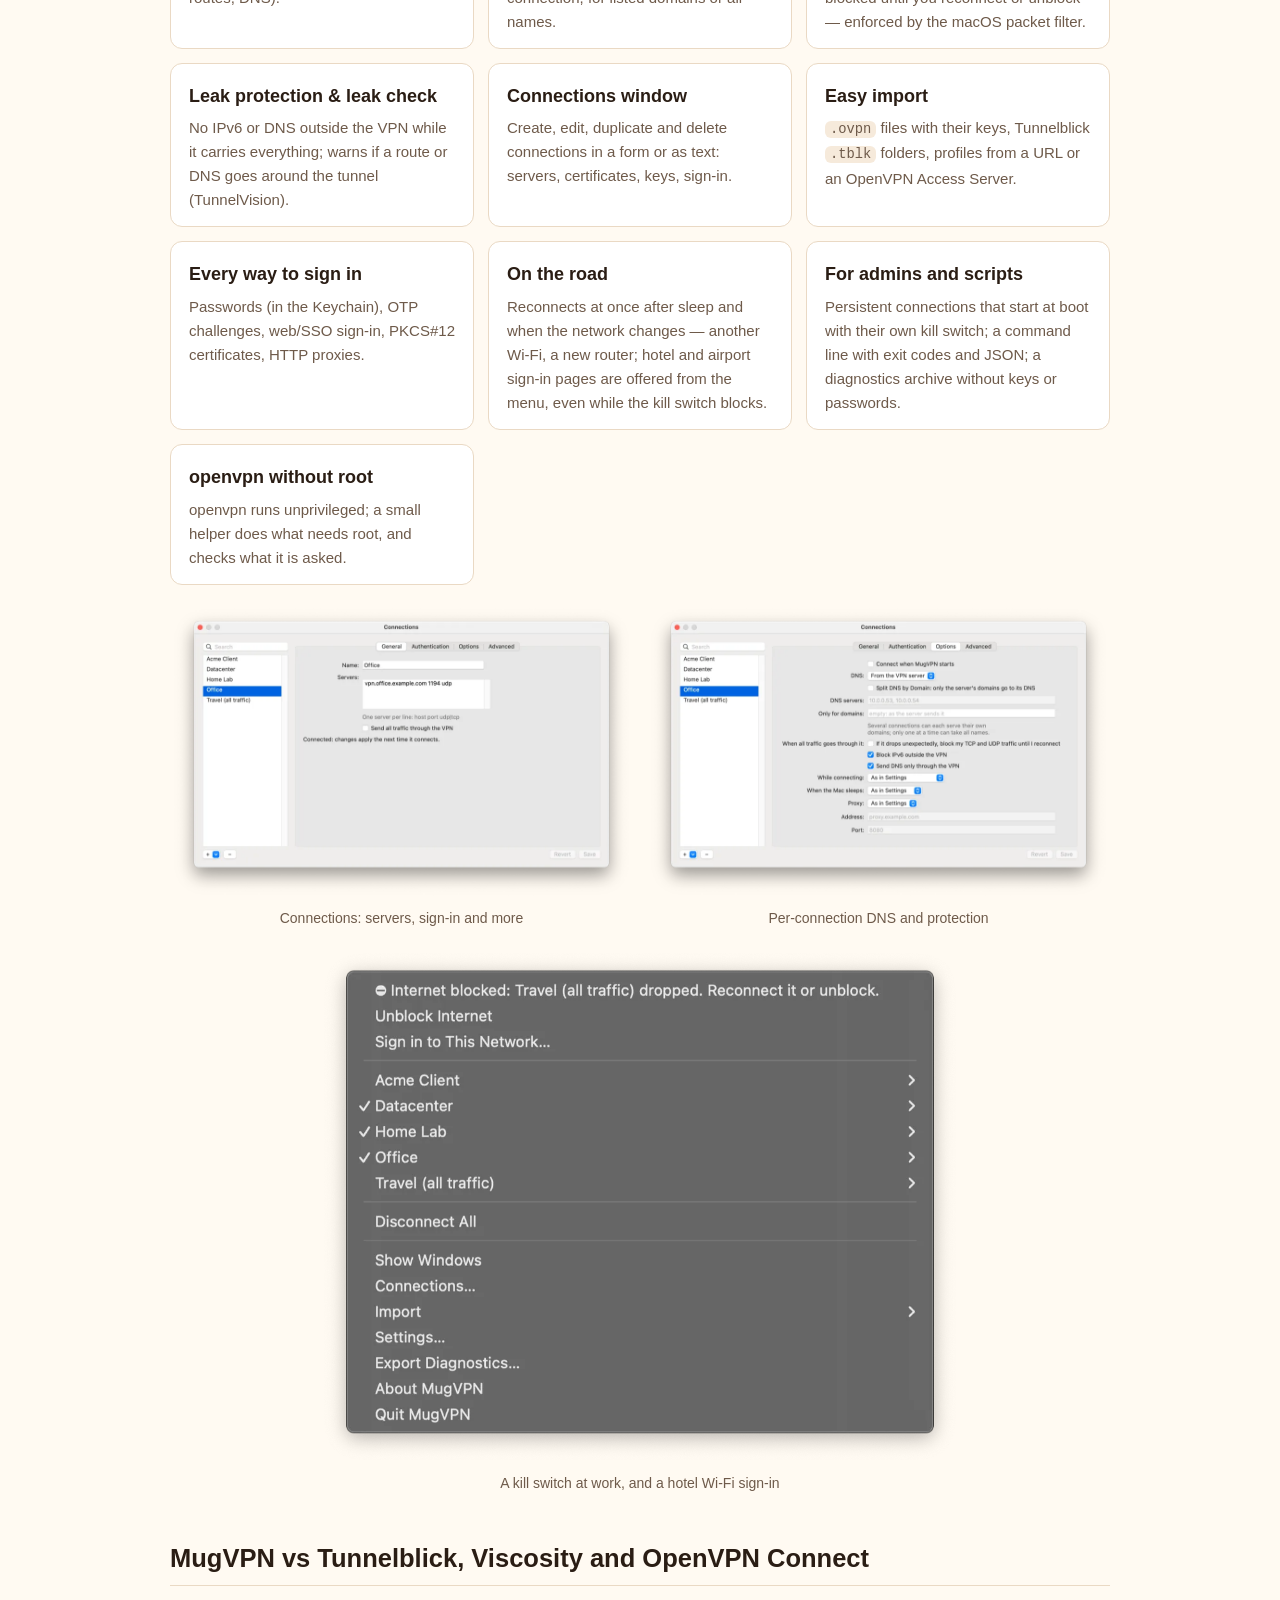
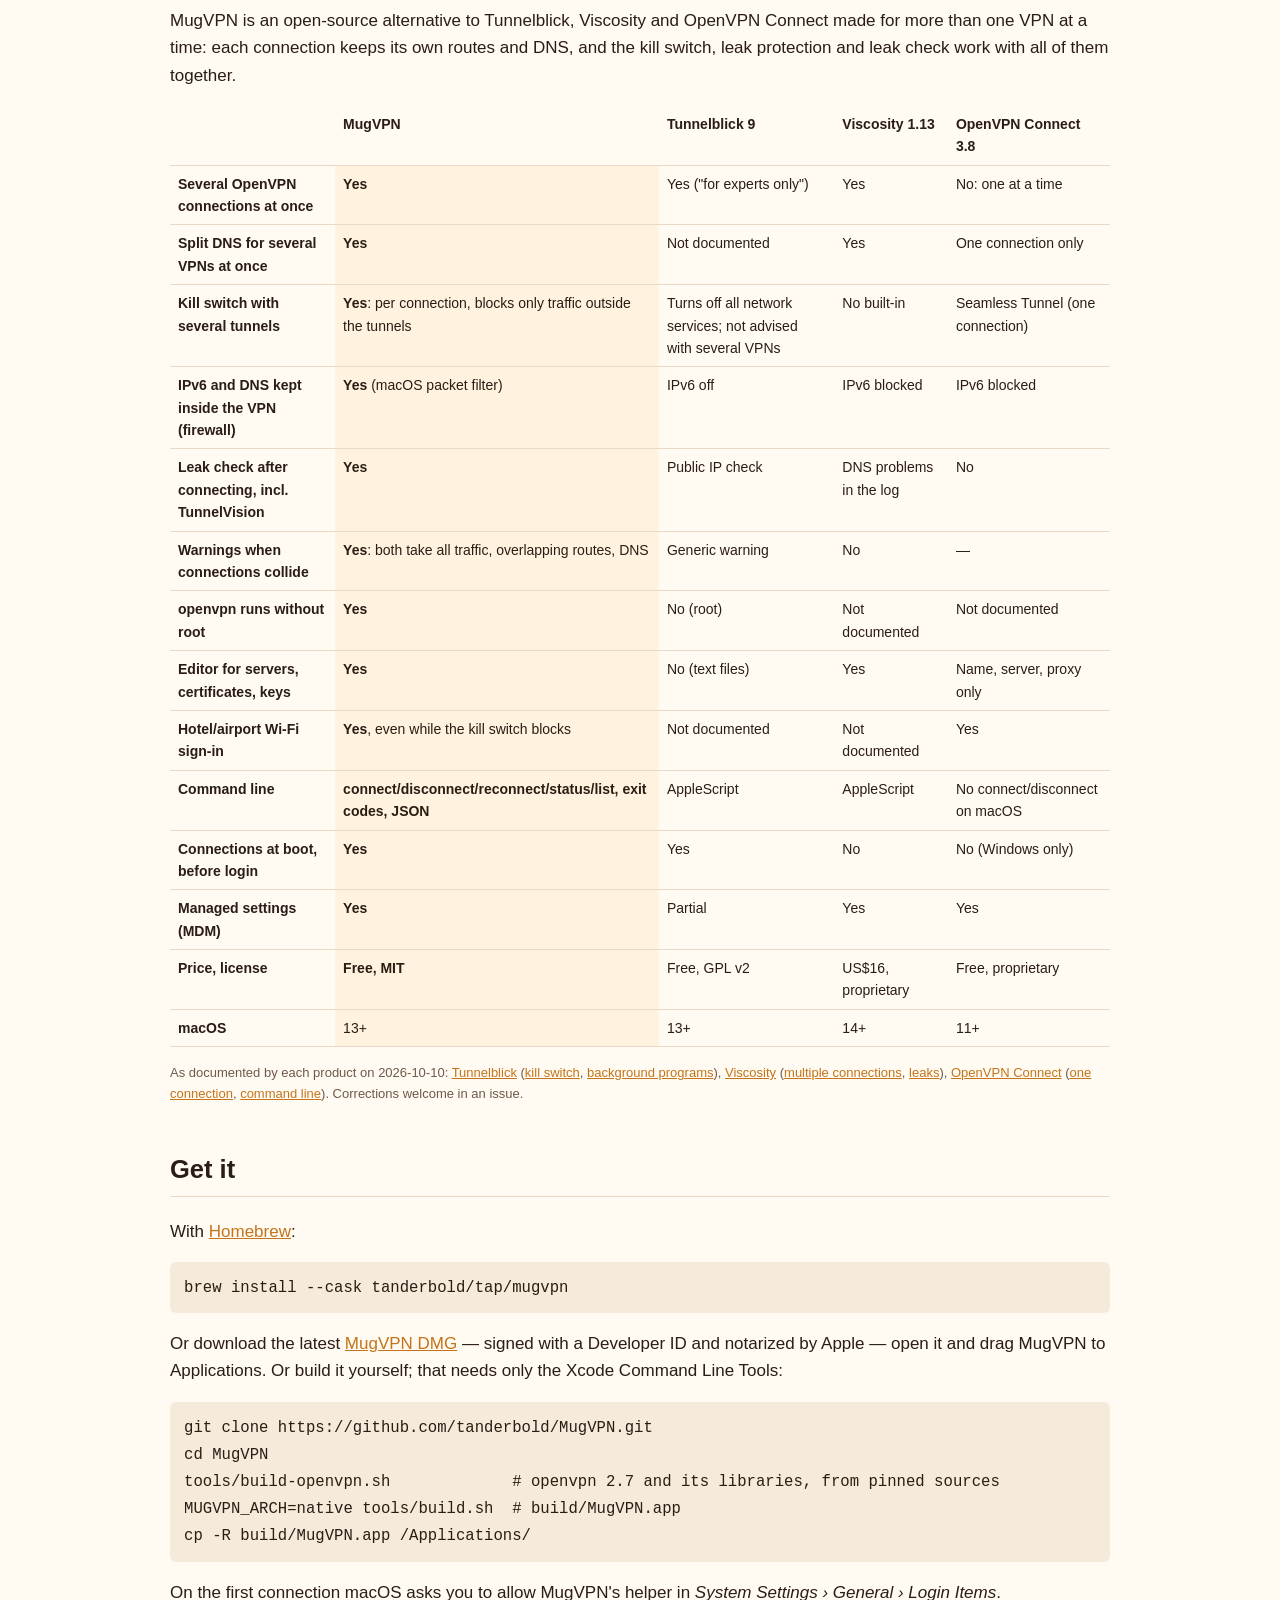
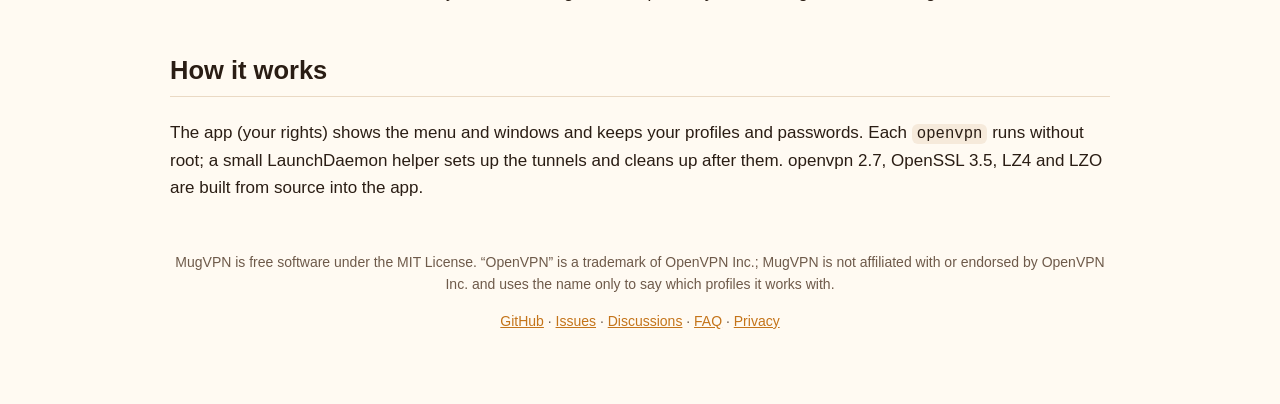
==== commit 5130c894: "License compliance: LZ4's notices per source, the openvpn patch's GPL notices, a release's correspon" ====
--- a/docs/index.html
+++ b/docs/index.html
@@ -51,7 +51,7 @@
     "Diagnostics archive without keys or passwords"
   ],
   "offers": { "@type": "Offer", "price": "0", "priceCurrency": "USD" },
-  "softwareVersion": "0.2.6",
+  "softwareVersion": "0.2.7",
   "downloadUrl": "https://github.com/tanderbold/MugVPN/releases/latest",
   "installUrl": "https://github.com/tanderbold/MugVPN/releases/latest",
   "author": {"@type": "Person", "name": "tanderbold", "url": "https://github.com/tanderbold"},
@@ -154,7 +154,7 @@
 
   <footer>
     <p>MugVPN is free software under the MIT License. “OpenVPN” is a trademark of OpenVPN Inc.; MugVPN is not affiliated with or endorsed by OpenVPN Inc. and uses the name only to say which profiles it works with.</p>
-    <p><a href="https://github.com/tanderbold/MugVPN">GitHub</a> · <a href="https://github.com/tanderbold/MugVPN/issues">Issues</a> · <a href="https://github.com/tanderbold/MugVPN/discussions">Discussions</a> · <a href="faq.html">FAQ</a></p>
+    <p><a href="https://github.com/tanderbold/MugVPN">GitHub</a> · <a href="https://github.com/tanderbold/MugVPN/issues">Issues</a> · <a href="https://github.com/tanderbold/MugVPN/discussions">Discussions</a> · <a href="faq.html">FAQ</a> · <a href="privacy.html">Privacy</a></p>
   </footer>
 </main>
 </body>
